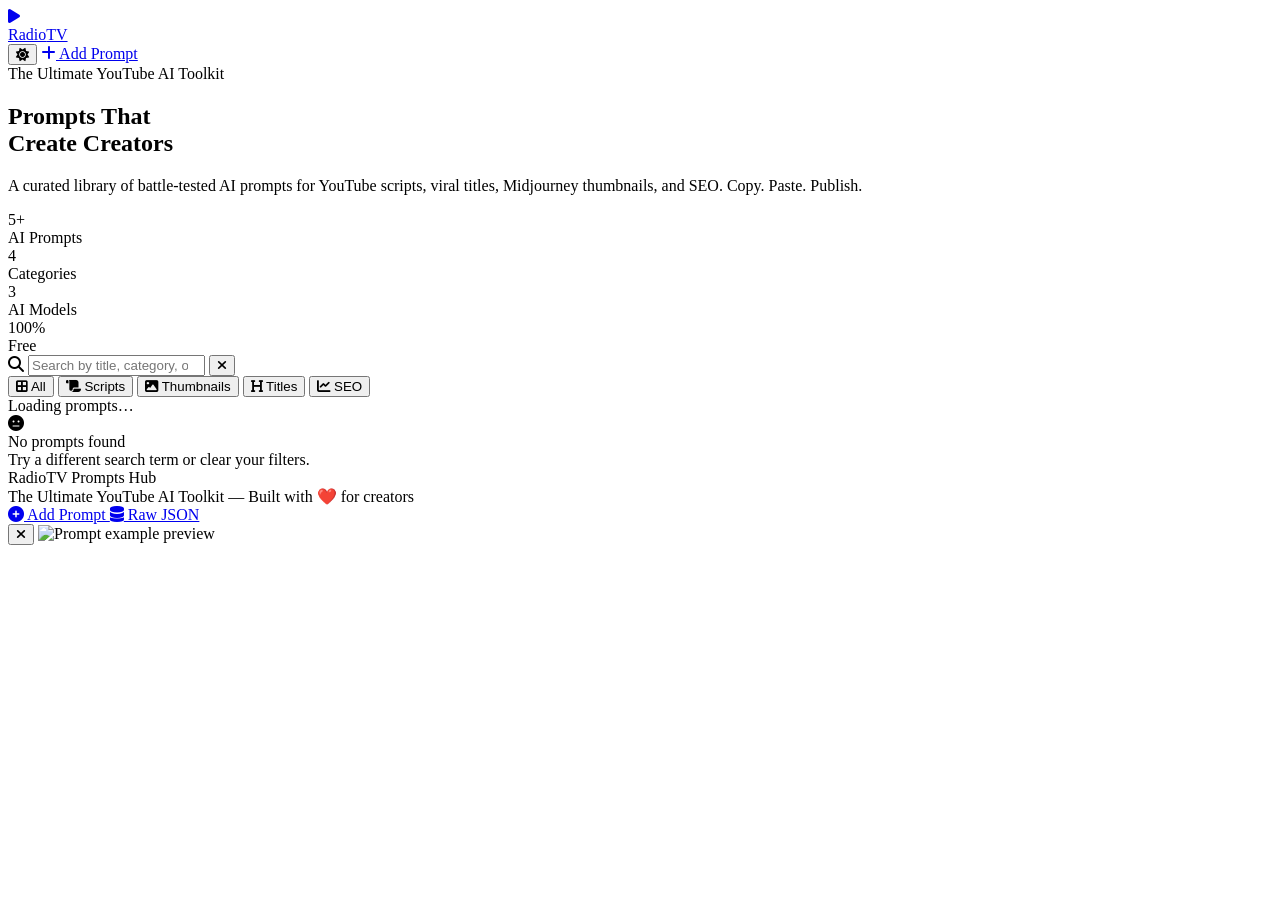
==== index.html @ 455ee212 "Create index.html" ====
<!DOCTYPE html>
<html lang="en" data-theme="dark">
<head>
  <!-- ════════════════════════════════════════════════════════
       RADIOTV PROMPTS HUB — index.html
       The Ultimate YouTube AI Toolkit
  ════════════════════════════════════════════════════════ -->

  <meta charset="UTF-8" />
  <meta name="viewport" content="width=device-width, initial-scale=1.0" />

  <!-- Primary SEO -->
  <title>RadioTV Prompts Hub — The Ultimate YouTube AI Toolkit</title>
  <meta name="description" content="A curated library of premium AI prompts for YouTube creators. Generate viral titles, full video scripts, Midjourney thumbnails, SEO descriptions, and more." />
  <meta name="keywords" content="YouTube AI prompts, ChatGPT prompts for YouTube, Midjourney thumbnail prompts, YouTube SEO, video script AI, YouTube creator tools" />
  <meta name="author" content="RadioTV" />
  <meta name="robots" content="index, follow" />
  <link rel="canonical" href="https://radiotv-prompts-hub.vercel.app/" />

  <!-- Open Graph (Social Preview) -->
  <meta property="og:type" content="website" />
  <meta property="og:url" content="https://radiotv-prompts-hub.vercel.app/" />
  <meta property="og:title" content="RadioTV Prompts Hub — YouTube AI Toolkit" />
  <meta property="og:description" content="Premium AI prompts for YouTube scripts, thumbnails, titles, SEO and community posts." />
  <meta property="og:image" content="https://images.unsplash.com/photo-1611162617213-7d7a39e9b1d7?w=1200&q=80" />

  <!-- Twitter Card -->
  <meta name="twitter:card" content="summary_large_image" />
  <meta name="twitter:title" content="RadioTV Prompts Hub" />
  <meta name="twitter:description" content="The ultimate AI prompt library for YouTube creators." />
  <meta name="twitter:image" content="https://images.unsplash.com/photo-1611162617213-7d7a39e9b1d7?w=1200&q=80" />

  <!-- Theme color for mobile browsers -->
  <meta name="theme-color" content="#0B0D17" />

  <!-- Favicon (inline SVG) -->
  <link rel="icon" href="data:image/svg+xml,<svg xmlns='http://www.w3.org/2000/svg' viewBox='0 0 100 100'><rect width='100' height='100' rx='20' fill='%23FF0000'/><text y='.9em' font-size='75' x='12'>▶</text></svg>" />

  <!-- Stylesheet -->
  <link rel="stylesheet" href="style.css" />

  <!-- FontAwesome 6 (Free CDN) -->
  <link rel="stylesheet" href="https://cdnjs.cloudflare.com/ajax/libs/font-awesome/6.5.1/css/all.min.css"
        integrity="sha512-DTOQO9RWCH3ppGqcWaEA1BIZOC6xxalwEsw9c2QQeAIftl+Vegovlnee1c9QX4TctnWMn13TZye+giMm8e2LwA=="
        crossorigin="anonymous" referrerpolicy="no-referrer" />

  <!-- Preconnect for Google Fonts -->
  <link rel="preconnect" href="https://fonts.googleapis.com" />
  <link rel="preconnect" href="https://fonts.gstatic.com" crossorigin />

  <!-- Structured Data (JSON-LD) -->
  <script type="application/ld+json">
  {
    "@context": "https://schema.org",
    "@type": "WebSite",
    "name": "RadioTV Prompts Hub",
    "description": "Premium AI prompts for YouTube creators",
    "url": "https://radiotv-prompts-hub.vercel.app/",
    "potentialAction": {
      "@type": "SearchAction",
      "target": "https://radiotv-prompts-hub.vercel.app/?q={search_term_string}",
      "query-input": "required name=search_term_string"
    }
  }
  </script>
</head>
<body>

  <!-- ── Ambient Background Blobs ─────────────────────────── -->
  <div class="ambient-layer" aria-hidden="true">
    <div class="blob blob-1"></div>
    <div class="blob blob-2"></div>
    <div class="blob blob-3"></div>
  </div>

  <!-- ════════════════════════════════════════════════════════
       HEADER / NAV
  ════════════════════════════════════════════════════════ -->
  <header class="site-header" id="siteHeader" role="banner">
    <a href="/" class="header-logo" aria-label="RadioTV Prompts Hub home">
      <div class="logo-icon" aria-hidden="true">
        <i class="fa-solid fa-play"></i>
      </div>
      <span class="logo-text">Radio<span>TV</span></span>
    </a>

    <div class="header-actions">
      <!-- Theme Toggle -->
      <button class="theme-toggle" id="themeToggle" aria-label="Toggle dark/light mode">
        <i class="fa-solid fa-sun"></i>
      </button>

      <!-- Admin Link -->
      <a href="admin.html" class="header-cta" aria-label="Add new prompt">
        <i class="fa-solid fa-plus"></i> Add Prompt
      </a>
    </div>
  </header>

  <!-- ════════════════════════════════════════════════════════
       MAIN CONTENT
  ════════════════════════════════════════════════════════ -->
  <main role="main">

    <!-- ── HERO SECTION ──────────────────────────────────── -->
    <section class="hero" aria-labelledby="heroTitle">
      <div class="wrapper">

        <!-- Eyebrow -->
        <div class="hero-eyebrow" role="status">
          <span class="pulse-dot" aria-hidden="true"></span>
          The Ultimate YouTube AI Toolkit
        </div>

        <!-- Title -->
        <h1 class="hero-title" id="heroTitle">
          Prompts That<br />
          <span class="accent">Create Creators</span>
        </h1>

        <!-- Subtitle -->
        <p class="hero-subtitle">
          A curated library of battle-tested AI prompts for YouTube scripts,
          viral titles, Midjourney thumbnails, and SEO. Copy. Paste. Publish.
        </p>

        <!-- Stats Bar -->
        <div class="hero-stats" role="list" aria-label="Key statistics">
          <div class="stat-item" role="listitem">
            <div class="stat-number">5+</div>
            <div class="stat-label">AI Prompts</div>
          </div>
          <div class="stat-divider" aria-hidden="true"></div>
          <div class="stat-item" role="listitem">
            <div class="stat-number">4</div>
            <div class="stat-label">Categories</div>
          </div>
          <div class="stat-divider" aria-hidden="true"></div>
          <div class="stat-item" role="listitem">
            <div class="stat-number">3</div>
            <div class="stat-label">AI Models</div>
          </div>
          <div class="stat-divider" aria-hidden="true"></div>
          <div class="stat-item" role="listitem">
            <div class="stat-number">100%</div>
            <div class="stat-label">Free</div>
          </div>
        </div>

      </div>
    </section>

    <!-- ── SEARCH & FILTER BAR ───────────────────────────── -->
    <section class="search-section" aria-label="Search and filter prompts">
      <div class="wrapper">

        <!-- Search Bar -->
        <div class="search-bar-wrapper" role="search">
          <label for="searchInput" class="sr-only">Search prompts</label>
          <i class="fa-solid fa-magnifying-glass search-icon" aria-hidden="true"></i>
          <input
            type="search"
            id="searchInput"
            placeholder="Search by title, category, or tag…"
            autocomplete="off"
            spellcheck="false"
            aria-label="Search prompts"
          />
          <button class="search-clear" id="searchClear" aria-label="Clear search" title="Clear">
            <i class="fa-solid fa-xmark" aria-hidden="true"></i>
          </button>
        </div>

        <!-- Category Filter Pills -->
        <nav class="filter-pills" role="navigation" aria-label="Filter by category">
          <button class="pill active" data-filter="All" aria-pressed="true">
            <i class="fa-solid fa-border-all"></i> All
          </button>
          <button class="pill" data-filter="Scripts" aria-pressed="false">
            <i class="fa-solid fa-scroll"></i> Scripts
          </button>
          <button class="pill" data-filter="Thumbnails" aria-pressed="false">
            <i class="fa-solid fa-image"></i> Thumbnails
          </button>
          <button class="pill" data-filter="Titles" aria-pressed="false">
            <i class="fa-solid fa-heading"></i> Titles
          </button>
          <button class="pill" data-filter="SEO" aria-pressed="false">
            <i class="fa-solid fa-chart-line"></i> SEO
          </button>
        </nav>

      </div>
    </section>

    <!-- ── PROMPTS SECTION ───────────────────────────────── -->
    <section class="prompts-section" aria-label="Prompt library">
      <div class="wrapper">

        <!-- Results meta -->
        <div class="results-meta" role="status" aria-live="polite">
          <span class="results-count" id="resultsCount">Loading prompts…</span>
        </div>

        <!-- Prompt Cards Grid -->
        <div id="promptsGrid" role="list" aria-label="AI prompt cards">
          <!-- Cards rendered by script.js -->
        </div>

        <!-- No Results (hidden by default) -->
        <div id="noResults" role="alert" aria-live="assertive">
          <div class="no-results-icon" aria-hidden="true">
            <i class="fa-solid fa-face-meh"></i>
          </div>
          <div class="no-results-title">No prompts found</div>
          <div class="no-results-sub">Try a different search term or clear your filters.</div>
        </div>

      </div>
    </section>

  </main>

  <!-- ════════════════════════════════════════════════════════
       FOOTER
  ════════════════════════════════════════════════════════ -->
  <footer class="site-footer" role="contentinfo">
    <div class="wrapper">
      <div class="footer-logo-text">Radio<span>TV</span> Prompts Hub</div>
      <div class="footer-sub">The Ultimate YouTube AI Toolkit — Built with ❤️ for creators</div>
      <nav class="footer-links" aria-label="Footer navigation">
        <a href="admin.html" class="footer-link">
          <i class="fa-solid fa-plus-circle" aria-hidden="true"></i> Add Prompt
        </a>
        <a href="data/prompts.json" class="footer-link" target="_blank" rel="noopener">
          <i class="fa-solid fa-database" aria-hidden="true"></i> Raw JSON
        </a>
      </nav>
    </div>
  </footer>

  <!-- ════════════════════════════════════════════════════════
       LIGHTBOX MODAL
  ════════════════════════════════════════════════════════ -->
  <div
    id="lightboxModal"
    role="dialog"
    aria-modal="true"
    aria-label="Image preview"
    tabindex="-1"
  >
    <div class="lightbox-content">
      <button class="lightbox-close" id="lightboxClose" aria-label="Close image preview">
        <i class="fa-solid fa-xmark" aria-hidden="true"></i>
      </button>
      <img id="lightboxImg" src="" alt="Prompt example preview" />
    </div>
  </div>

  <!-- ════════════════════════════════════════════════════════
       TOAST NOTIFICATIONS CONTAINER
  ════════════════════════════════════════════════════════ -->
  <div id="toastContainer" role="alert" aria-live="polite" aria-atomic="false"></div>

  <!-- Main JS -->
  <script src="script.js"></script>

</body>
</html>
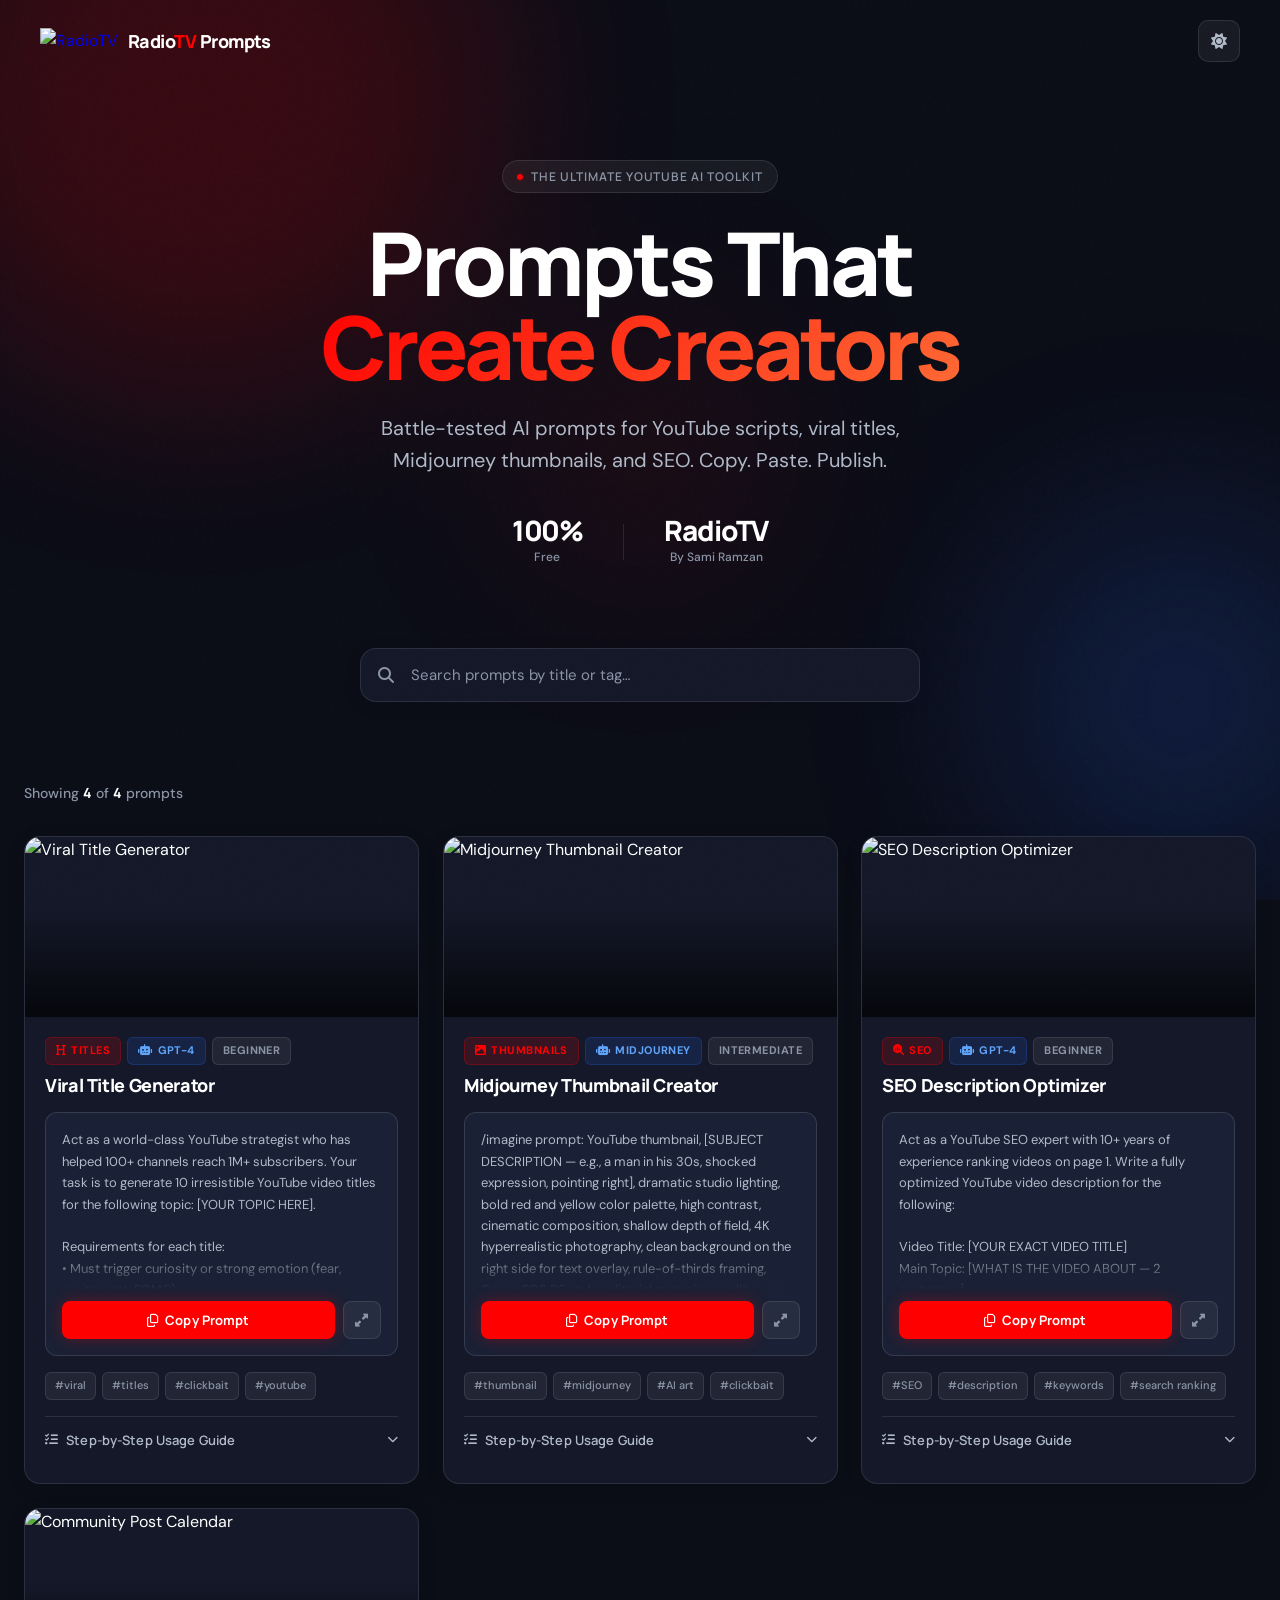
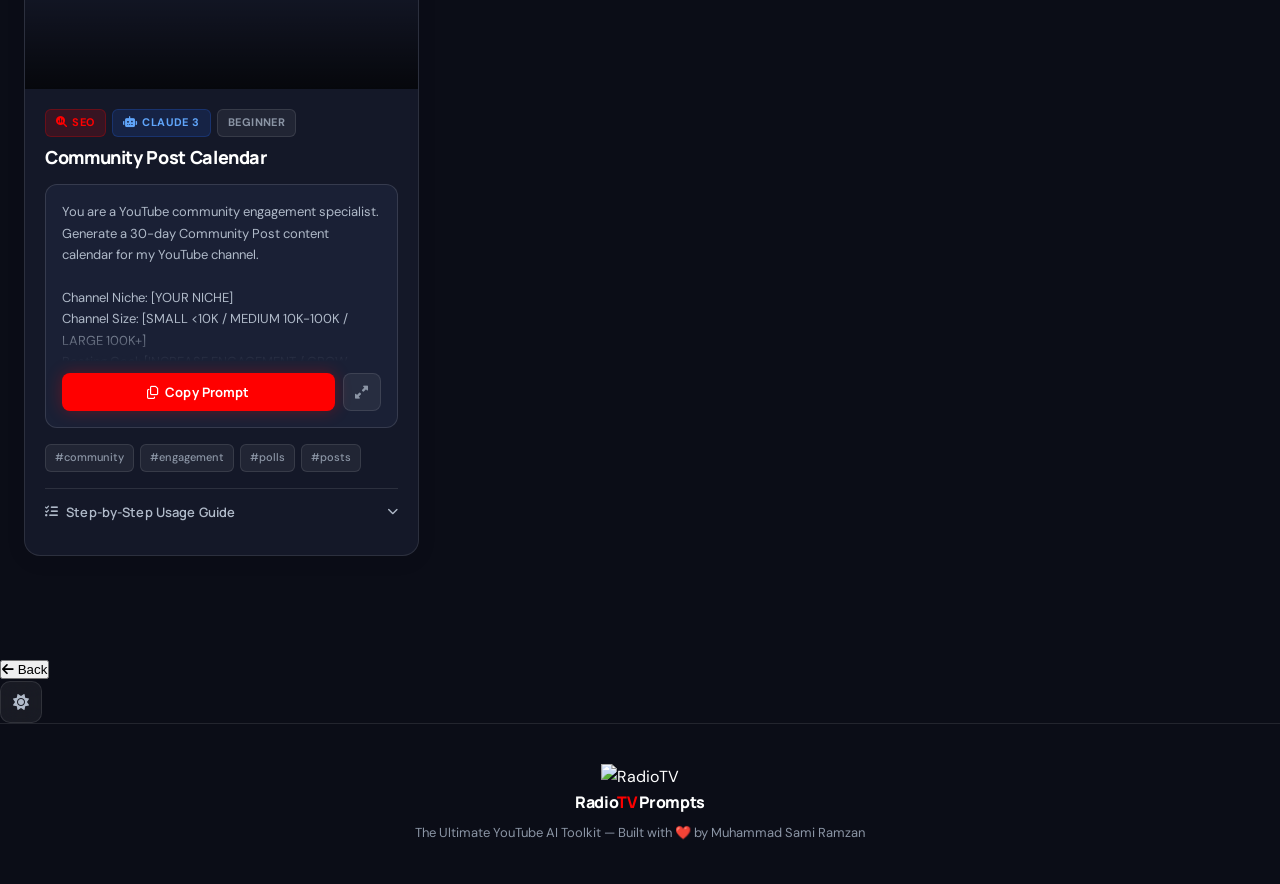
==== commit 20238c21: "Update index.html" ====
--- a/index.html
+++ b/index.html
@@ -1,269 +1,130 @@
 <!DOCTYPE html>
 <html lang="en" data-theme="dark">
 <head>
-  <!-- ════════════════════════════════════════════════════════
-       RADIOTV PROMPTS HUB — index.html
-       The Ultimate YouTube AI Toolkit
-  ════════════════════════════════════════════════════════ -->
-
   <meta charset="UTF-8" />
   <meta name="viewport" content="width=device-width, initial-scale=1.0" />
-
-  <!-- Primary SEO -->
-  <title>RadioTV Prompts Hub — The Ultimate YouTube AI Toolkit</title>
-  <meta name="description" content="A curated library of premium AI prompts for YouTube creators. Generate viral titles, full video scripts, Midjourney thumbnails, SEO descriptions, and more." />
-  <meta name="keywords" content="YouTube AI prompts, ChatGPT prompts for YouTube, Midjourney thumbnail prompts, YouTube SEO, video script AI, YouTube creator tools" />
-  <meta name="author" content="RadioTV" />
-  <meta name="robots" content="index, follow" />
-  <link rel="canonical" href="https://radiotv-prompts-hub.vercel.app/" />
-
-  <!-- Open Graph (Social Preview) -->
-  <meta property="og:type" content="website" />
-  <meta property="og:url" content="https://radiotv-prompts-hub.vercel.app/" />
-  <meta property="og:title" content="RadioTV Prompts Hub — YouTube AI Toolkit" />
-  <meta property="og:description" content="Premium AI prompts for YouTube scripts, thumbnails, titles, SEO and community posts." />
-  <meta property="og:image" content="https://images.unsplash.com/photo-1611162617213-7d7a39e9b1d7?w=1200&q=80" />
-
-  <!-- Twitter Card -->
-  <meta name="twitter:card" content="summary_large_image" />
-  <meta name="twitter:title" content="RadioTV Prompts Hub" />
-  <meta name="twitter:description" content="The ultimate AI prompt library for YouTube creators." />
-  <meta name="twitter:image" content="https://images.unsplash.com/photo-1611162617213-7d7a39e9b1d7?w=1200&q=80" />
-
-  <!-- Theme color for mobile browsers -->
+  <title>RadioTV Prompts — The Ultimate YouTube AI Toolkit</title>
+  <meta name="description" content="Premium AI prompts library for YouTube creators by Muhammad Sami Ramzan — RadioTV." />
+  <meta name="author" content="Muhammad Sami Ramzan" />
   <meta name="theme-color" content="#0B0D17" />
-
-  <!-- Favicon (inline SVG) -->
   <link rel="icon" href="data:image/svg+xml,<svg xmlns='http://www.w3.org/2000/svg' viewBox='0 0 100 100'><rect width='100' height='100' rx='20' fill='%23FF0000'/><text y='.9em' font-size='75' x='12'>▶</text></svg>" />
-
-  <!-- Stylesheet -->
   <link rel="stylesheet" href="style.css" />
-
-  <!-- FontAwesome 6 (Free CDN) -->
-  <link rel="stylesheet" href="https://cdnjs.cloudflare.com/ajax/libs/font-awesome/6.5.1/css/all.min.css"
-        integrity="sha512-DTOQO9RWCH3ppGqcWaEA1BIZOC6xxalwEsw9c2QQeAIftl+Vegovlnee1c9QX4TctnWMn13TZye+giMm8e2LwA=="
-        crossorigin="anonymous" referrerpolicy="no-referrer" />
-
-  <!-- Preconnect for Google Fonts -->
+  <link rel="stylesheet" href="https://cdnjs.cloudflare.com/ajax/libs/font-awesome/6.5.1/css/all.min.css" crossorigin="anonymous" referrerpolicy="no-referrer" />
   <link rel="preconnect" href="https://fonts.googleapis.com" />
   <link rel="preconnect" href="https://fonts.gstatic.com" crossorigin />
-
-  <!-- Structured Data (JSON-LD) -->
-  <script type="application/ld+json">
-  {
-    "@context": "https://schema.org",
-    "@type": "WebSite",
-    "name": "RadioTV Prompts Hub",
-    "description": "Premium AI prompts for YouTube creators",
-    "url": "https://radiotv-prompts-hub.vercel.app/",
-    "potentialAction": {
-      "@type": "SearchAction",
-      "target": "https://radiotv-prompts-hub.vercel.app/?q={search_term_string}",
-      "query-input": "required name=search_term_string"
-    }
-  }
-  </script>
+  <link href="https://fonts.googleapis.com/css2?family=Manrope:wght@300;400;500;600;700;800;900&family=DM+Sans:ital,opsz,wght@0,9..40,300;0,9..40,400;0,9..40,500;0,9..40,600;0,9..40,700;1,9..40,400&display=swap" rel="stylesheet" />
 </head>
 <body>
 
-  <!-- ── Ambient Background Blobs ─────────────────────────── -->
   <div class="ambient-layer" aria-hidden="true">
     <div class="blob blob-1"></div>
     <div class="blob blob-2"></div>
     <div class="blob blob-3"></div>
   </div>
 
-  <!-- ════════════════════════════════════════════════════════
-       HEADER / NAV
-  ════════════════════════════════════════════════════════ -->
+  <!-- HEADER -->
   <header class="site-header" id="siteHeader" role="banner">
-    <a href="/" class="header-logo" aria-label="RadioTV Prompts Hub home">
-      <div class="logo-icon" aria-hidden="true">
-        <i class="fa-solid fa-play"></i>
-      </div>
-      <span class="logo-text">Radio<span>TV</span></span>
+    <a href="#" class="header-logo" aria-label="RadioTV Prompts home">
+      <img src="logo.jpg" alt="RadioTV" class="logo-img" />
+      <span class="logo-text">Radio<span>TV</span> Prompts</span>
     </a>
-
     <div class="header-actions">
-      <!-- Theme Toggle -->
       <button class="theme-toggle" id="themeToggle" aria-label="Toggle dark/light mode">
         <i class="fa-solid fa-sun"></i>
       </button>
-
-      <!-- Admin Link -->
-      <a href="admin.html" class="header-cta" aria-label="Add new prompt">
-        <i class="fa-solid fa-plus"></i> Add Prompt
-      </a>
     </div>
   </header>
 
-  <!-- ════════════════════════════════════════════════════════
-       MAIN CONTENT
-  ════════════════════════════════════════════════════════ -->
-  <main role="main">
+  <!-- MAIN LIST PAGE -->
+  <main role="main" id="mainPage">
 
-    <!-- ── HERO SECTION ──────────────────────────────────── -->
+    <!-- HERO -->
     <section class="hero" aria-labelledby="heroTitle">
       <div class="wrapper">
-
-        <!-- Eyebrow -->
         <div class="hero-eyebrow" role="status">
           <span class="pulse-dot" aria-hidden="true"></span>
           The Ultimate YouTube AI Toolkit
         </div>
-
-        <!-- Title -->
         <h1 class="hero-title" id="heroTitle">
           Prompts That<br />
           <span class="accent">Create Creators</span>
         </h1>
-
-        <!-- Subtitle -->
         <p class="hero-subtitle">
-          A curated library of battle-tested AI prompts for YouTube scripts,
-          viral titles, Midjourney thumbnails, and SEO. Copy. Paste. Publish.
+          Battle-tested AI prompts for YouTube scripts, viral titles,
+          Midjourney thumbnails, and SEO. Copy. Paste. Publish.
         </p>
-
-        <!-- Stats Bar -->
-        <div class="hero-stats" role="list" aria-label="Key statistics">
-          <div class="stat-item" role="listitem">
-            <div class="stat-number">5+</div>
-            <div class="stat-label">AI Prompts</div>
-          </div>
-          <div class="stat-divider" aria-hidden="true"></div>
-          <div class="stat-item" role="listitem">
-            <div class="stat-number">4</div>
-            <div class="stat-label">Categories</div>
-          </div>
-          <div class="stat-divider" aria-hidden="true"></div>
-          <div class="stat-item" role="listitem">
-            <div class="stat-number">3</div>
-            <div class="stat-label">AI Models</div>
-          </div>
-          <div class="stat-divider" aria-hidden="true"></div>
+        <div class="hero-stats" role="list">
           <div class="stat-item" role="listitem">
             <div class="stat-number">100%</div>
             <div class="stat-label">Free</div>
           </div>
+          <div class="stat-divider" aria-hidden="true"></div>
+          <div class="stat-item" role="listitem">
+            <div class="stat-number">RadioTV</div>
+            <div class="stat-label">By Sami Ramzan</div>
+          </div>
         </div>
-
       </div>
     </section>
 
-    <!-- ── SEARCH & FILTER BAR ───────────────────────────── -->
-    <section class="search-section" aria-label="Search and filter prompts">
+    <!-- SEARCH -->
+    <section class="search-section" aria-label="Search prompts">
       <div class="wrapper">
-
-        <!-- Search Bar -->
         <div class="search-bar-wrapper" role="search">
           <label for="searchInput" class="sr-only">Search prompts</label>
           <i class="fa-solid fa-magnifying-glass search-icon" aria-hidden="true"></i>
-          <input
-            type="search"
-            id="searchInput"
-            placeholder="Search by title, category, or tag…"
-            autocomplete="off"
-            spellcheck="false"
-            aria-label="Search prompts"
-          />
-          <button class="search-clear" id="searchClear" aria-label="Clear search" title="Clear">
-            <i class="fa-solid fa-xmark" aria-hidden="true"></i>
+          <input type="search" id="searchInput" placeholder="Search prompts by title or tag…" autocomplete="off" spellcheck="false" />
+          <button class="search-clear" id="searchClear" aria-label="Clear" title="Clear">
+            <i class="fa-solid fa-xmark"></i>
           </button>
         </div>
-
-        <!-- Category Filter Pills -->
-        <nav class="filter-pills" role="navigation" aria-label="Filter by category">
-          <button class="pill active" data-filter="All" aria-pressed="true">
-            <i class="fa-solid fa-border-all"></i> All
-          </button>
-          <button class="pill" data-filter="Scripts" aria-pressed="false">
-            <i class="fa-solid fa-scroll"></i> Scripts
-          </button>
-          <button class="pill" data-filter="Thumbnails" aria-pressed="false">
-            <i class="fa-solid fa-image"></i> Thumbnails
-          </button>
-          <button class="pill" data-filter="Titles" aria-pressed="false">
-            <i class="fa-solid fa-heading"></i> Titles
-          </button>
-          <button class="pill" data-filter="SEO" aria-pressed="false">
-            <i class="fa-solid fa-chart-line"></i> SEO
-          </button>
-        </nav>
-
       </div>
     </section>
 
-    <!-- ── PROMPTS SECTION ───────────────────────────────── -->
+    <!-- PROMPTS GRID -->
     <section class="prompts-section" aria-label="Prompt library">
       <div class="wrapper">
-
-        <!-- Results meta -->
         <div class="results-meta" role="status" aria-live="polite">
           <span class="results-count" id="resultsCount">Loading prompts…</span>
         </div>
-
-        <!-- Prompt Cards Grid -->
-        <div id="promptsGrid" role="list" aria-label="AI prompt cards">
-          <!-- Cards rendered by script.js -->
+        <div id="promptsGrid" role="list"></div>
+        <div id="noResults" role="alert" aria-live="assertive">
+          <div class="no-results-icon"><i class="fa-solid fa-face-meh"></i></div>
+          <div class="no-results-title">No prompts found</div>
+          <div class="no-results-sub">Try a different search term.</div>
         </div>
-
-        <!-- No Results (hidden by default) -->
-        <div id="noResults" role="alert" aria-live="assertive">
-          <div class="no-results-icon" aria-hidden="true">
-            <i class="fa-solid fa-face-meh"></i>
-          </div>
-          <div class="no-results-title">No prompts found</div>
-          <div class="no-results-sub">Try a different search term or clear your filters.</div>
-        </div>
-
       </div>
     </section>
 
   </main>
 
-  <!-- ════════════════════════════════════════════════════════
-       FOOTER
-  ════════════════════════════════════════════════════════ -->
+  <!-- DETAIL PAGE (full-screen overlay) -->
+  <div id="detailPage" aria-hidden="true">
+    <div class="detail-header">
+      <button class="detail-back" id="detailBackBtn">
+        <i class="fa-solid fa-arrow-left"></i> Back
+      </button>
+      <div class="detail-header-title" id="detailHeaderTitle"></div>
+      <button class="theme-toggle" id="themeToggle2" aria-label="Toggle theme">
+        <i class="fa-solid fa-sun"></i>
+      </button>
+    </div>
+    <div class="detail-body" id="detailBody"></div>
+  </div>
+
+  <!-- FOOTER -->
   <footer class="site-footer" role="contentinfo">
     <div class="wrapper">
-      <div class="footer-logo-text">Radio<span>TV</span> Prompts Hub</div>
-      <div class="footer-sub">The Ultimate YouTube AI Toolkit — Built with ❤️ for creators</div>
-      <nav class="footer-links" aria-label="Footer navigation">
-        <a href="admin.html" class="footer-link">
-          <i class="fa-solid fa-plus-circle" aria-hidden="true"></i> Add Prompt
-        </a>
-        <a href="data/prompts.json" class="footer-link" target="_blank" rel="noopener">
-          <i class="fa-solid fa-database" aria-hidden="true"></i> Raw JSON
-        </a>
-      </nav>
+      <div class="footer-logo-wrap">
+        <img src="logo.jpg" alt="RadioTV" class="footer-logo-img" />
+        <div class="footer-logo-text">Radio<span>TV</span> Prompts</div>
+      </div>
+      <div class="footer-sub">The Ultimate YouTube AI Toolkit — Built with ❤️ by Muhammad Sami Ramzan</div>
     </div>
   </footer>
 
-  <!-- ════════════════════════════════════════════════════════
-       LIGHTBOX MODAL
-  ════════════════════════════════════════════════════════ -->
-  <div
-    id="lightboxModal"
-    role="dialog"
-    aria-modal="true"
-    aria-label="Image preview"
-    tabindex="-1"
-  >
-    <div class="lightbox-content">
-      <button class="lightbox-close" id="lightboxClose" aria-label="Close image preview">
-        <i class="fa-solid fa-xmark" aria-hidden="true"></i>
-      </button>
-      <img id="lightboxImg" src="" alt="Prompt example preview" />
-    </div>
-  </div>
-
-  <!-- ════════════════════════════════════════════════════════
-       TOAST NOTIFICATIONS CONTAINER
-  ════════════════════════════════════════════════════════ -->
   <div id="toastContainer" role="alert" aria-live="polite" aria-atomic="false"></div>
 
-  <!-- Main JS -->
   <script src="script.js"></script>
-
 </body>
 </html>
--- a/style.css
+++ b/style.css
@@ -0,0 +1,1062 @@
+/* ============================================================
+   RADIOTV PROMPTS HUB — style.css
+   Design System: Dark-first, Glassmorphism, Premium SaaS
+   Fonts: Manrope (headings) + DM Sans (body) — from accord codebase
+   ============================================================ */
+
+@import url('https://fonts.googleapis.com/css2?family=Manrope:wght@300;400;500;600;700;800;900&family=DM+Sans:ital,opsz,wght@0,9..40,300;0,9..40,400;0,9..40,500;0,9..40,600;0,9..40,700;1,9..40,400&display=swap');
+
+/* ── CSS Variables ─────────────────────────────────────────── */
+:root {
+  /* Brand */
+  --red:          #FF0000;
+  --red-dim:      rgba(255, 0, 0, 0.15);
+  --red-glow:     rgba(255, 0, 0, 0.30);
+  --blue:         #2563EB;
+  --blue-dim:     rgba(37, 99, 235, 0.15);
+
+  /* Dark Theme (default) */
+  --bg:           #0B0D17;
+  --bg-mid:       #0F1220;
+  --surface:      #141828;
+  --surface-2:    #1a2035;
+  --border:       rgba(255, 255, 255, 0.10);
+  --border-bright:rgba(255, 255, 255, 0.18);
+  --text-primary: #FFFFFF;
+  --text-secondary:#B0BAC9;
+  --text-muted:   #8B95A5;
+  --glass:        rgba(255, 255, 255, 0.06);
+  --glass-hover:  rgba(255, 255, 255, 0.09);
+  --prompt-bg:    #1a2035;
+  --prompt-border:rgba(255, 255, 255, 0.12);
+  --scrollbar-bg: rgba(255,255,255,0.08);
+
+  /* Typography */
+  --font-heading: 'Manrope', sans-serif;
+  --font-body:    'DM Sans', sans-serif;
+
+  /* Spacing */
+  --radius-sm:    8px;
+  --radius-md:    12px;
+  --radius-lg:    16px;
+  --radius-xl:    24px;
+
+  /* Transitions */
+  --ease:         cubic-bezier(0.25, 0.46, 0.45, 0.94);
+  --t-fast:       0.15s var(--ease);
+  --t-base:       0.3s var(--ease);
+  --t-slow:       0.5s var(--ease);
+}
+
+/* ── Light Theme Override ──────────────────────────────────── */
+[data-theme="light"] {
+  --bg:           #FBFBFB;
+  --bg-mid:       #F3F4F8;
+  --surface:      #FFFFFF;
+  --surface-2:    #F8F9FC;
+  --border:       rgba(0, 0, 0, 0.08);
+  --border-bright:rgba(0, 0, 0, 0.14);
+  --text-primary: #0B0D17;
+  --text-secondary:#374151;
+  --text-muted:   #6B7280;
+  --glass:        rgba(0, 0, 0, 0.03);
+  --glass-hover:  rgba(0, 0, 0, 0.05);
+  --prompt-bg:    #FFFFFF;
+  --prompt-border:#E5E7EB;
+  --scrollbar-bg: rgba(0,0,0,0.10);
+}
+
+/* ── Reset & Base ──────────────────────────────────────────── */
+*, *::before, *::after { box-sizing: border-box; margin: 0; padding: 0; }
+
+html { scroll-behavior: smooth; font-size: 16px; }
+
+body {
+  background-color: var(--bg);
+  color: var(--text-primary);
+  font-family: var(--font-body);
+  line-height: 1.6;
+  overflow-x: hidden;
+  -webkit-font-smoothing: antialiased;
+  -moz-osx-font-smoothing: grayscale;
+  transition: background-color var(--t-base), color var(--t-base);
+}
+
+/* Noise overlay (from accord.zip) */
+body::before {
+  content: '';
+  position: fixed;
+  inset: 0;
+  background-image: url("data:image/svg+xml,%3Csvg viewBox='0 0 256 256' xmlns='http://www.w3.org/2000/svg'%3E%3Cfilter id='noise'%3E%3CfeTurbulence type='fractalNoise' baseFrequency='0.9' numOctaves='4' stitchTiles='stitch'/%3E%3C/filter%3E%3Crect width='100%25' height='100%25' filter='url(%23noise)' opacity='0.04'/%3E%3C/svg%3E");
+  pointer-events: none;
+  z-index: 9999;
+  opacity: 0.35;
+}
+
+[data-theme="light"] body::before { opacity: 0.12; }
+
+/* Custom scrollbar */
+::-webkit-scrollbar { width: 4px; }
+::-webkit-scrollbar-track { background: var(--bg); }
+::-webkit-scrollbar-thumb { background: var(--scrollbar-bg); border-radius: 2px; }
+
+/* ── Ambient Blobs ─────────────────────────────────────────── */
+.ambient-layer {
+  position: fixed;
+  inset: 0;
+  pointer-events: none;
+  z-index: 0;
+  overflow: hidden;
+}
+.blob {
+  position: absolute;
+  border-radius: 50%;
+  filter: blur(100px);
+  opacity: 0.18;
+  animation: blobFloat 12s ease-in-out infinite alternate;
+}
+.blob-1 { width: 600px; height: 600px; background: var(--red); top: -200px; left: -100px; animation-delay: 0s; }
+.blob-2 { width: 400px; height: 400px; background: var(--blue); bottom: 0; right: -100px; animation-delay: -4s; }
+.blob-3 { width: 300px; height: 300px; background: var(--red); top: 50%; left: 50%; transform: translate(-50%,-50%); animation-delay: -8s; opacity: 0.08; }
+
+[data-theme="light"] .blob { opacity: 0.08; }
+
+@keyframes blobFloat {
+  0%   { transform: translate(0, 0) scale(1); }
+  100% { transform: translate(30px, -40px) scale(1.05); }
+}
+
+/* ── Typography ────────────────────────────────────────────── */
+h1, h2, h3, h4, h5 {
+  font-family: var(--font-heading);
+  font-weight: 800;
+  line-height: 1.1;
+  letter-spacing: -0.03em;
+  color: var(--text-primary);
+}
+
+/* ── Layout Wrapper ────────────────────────────────────────── */
+.wrapper {
+  max-width: 1280px;
+  margin: 0 auto;
+  padding: 0 24px;
+}
+
+@media (max-width: 640px) { .wrapper { padding: 0 16px; } }
+
+/* ── HEADER / NAV ──────────────────────────────────────────── */
+.site-header {
+  position: fixed;
+  top: 0; left: 0; right: 0;
+  z-index: 100;
+  padding: 20px 40px;
+  display: flex;
+  align-items: center;
+  justify-content: space-between;
+  transition: all var(--t-slow);
+}
+
+.site-header.scrolled {
+  background: rgba(11, 13, 23, 0.88);
+  backdrop-filter: blur(24px);
+  -webkit-backdrop-filter: blur(24px);
+  border-bottom: 1px solid var(--border);
+  padding: 14px 40px;
+}
+
+[data-theme="light"] .site-header.scrolled {
+  background: rgba(251, 251, 251, 0.88);
+}
+
+.header-logo {
+  display: flex;
+  align-items: center;
+  gap: 10px;
+  text-decoration: none;
+}
+
+.logo-icon {
+  width: 36px; height: 36px;
+  background: var(--red);
+  border-radius: 9px;
+  display: flex; align-items: center; justify-content: center;
+  box-shadow: 0 0 20px var(--red-glow);
+  flex-shrink: 0;
+}
+
+.logo-icon i { color: #fff; font-size: 16px; }
+
+.logo-text {
+  font-family: var(--font-heading);
+  font-weight: 800;
+  font-size: 18px;
+  letter-spacing: -0.03em;
+  color: var(--text-primary);
+  line-height: 1;
+}
+
+.logo-text span { color: var(--red); }
+
+.header-actions {
+  display: flex;
+  align-items: center;
+  gap: 12px;
+}
+
+/* Theme Toggle */
+.theme-toggle {
+  width: 42px; height: 42px;
+  border-radius: 10px;
+  border: 1px solid var(--border);
+  background: var(--glass);
+  color: var(--text-secondary);
+  cursor: pointer;
+  display: flex; align-items: center; justify-content: center;
+  font-size: 16px;
+  transition: all var(--t-base);
+  backdrop-filter: blur(10px);
+}
+
+.theme-toggle:hover {
+  border-color: var(--border-bright);
+  color: var(--text-primary);
+  background: var(--glass-hover);
+}
+
+.header-cta {
+  padding: 10px 20px;
+  border-radius: 10px;
+  background: var(--red);
+  color: #fff;
+  font-family: var(--font-heading);
+  font-weight: 700;
+  font-size: 13px;
+  text-decoration: none;
+  transition: all var(--t-base);
+  box-shadow: 0 0 20px var(--red-glow);
+  letter-spacing: 0.01em;
+}
+
+.header-cta:hover {
+  transform: translateY(-1px);
+  box-shadow: 0 0 32px var(--red-glow), 0 8px 24px rgba(0,0,0,0.4);
+}
+
+@media (max-width: 640px) {
+  .site-header { padding: 16px 20px; }
+  .site-header.scrolled { padding: 12px 20px; }
+  .header-cta { display: none; }
+}
+
+/* ── HERO SECTION ──────────────────────────────────────────── */
+.hero {
+  position: relative;
+  z-index: 1;
+  padding: 160px 0 80px;
+  text-align: center;
+  overflow: hidden;
+}
+
+.hero-eyebrow {
+  display: inline-flex;
+  align-items: center;
+  gap: 8px;
+  padding: 6px 14px;
+  border-radius: 100px;
+  border: 1px solid var(--border);
+  background: var(--glass);
+  backdrop-filter: blur(10px);
+  font-family: var(--font-heading);
+  font-size: 12px;
+  font-weight: 600;
+  letter-spacing: 0.08em;
+  text-transform: uppercase;
+  color: var(--text-muted);
+  margin-bottom: 28px;
+  animation: fadeSlideUp 0.8s var(--ease) both;
+}
+
+.hero-eyebrow .pulse-dot {
+  width: 6px; height: 6px;
+  border-radius: 50%;
+  background: var(--red);
+  box-shadow: 0 0 8px var(--red-glow);
+  animation: pulseDot 2s ease-in-out infinite;
+}
+
+.hero-title {
+  font-size: clamp(42px, 7vw, 88px);
+  font-weight: 900;
+  letter-spacing: -0.04em;
+  line-height: 0.95;
+  color: var(--text-primary);
+  margin-bottom: 24px;
+  animation: fadeSlideUp 0.8s var(--ease) 0.1s both;
+}
+
+.hero-title .accent {
+  background: linear-gradient(135deg, var(--red) 0%, #ff6b35 100%);
+  -webkit-background-clip: text;
+  -webkit-text-fill-color: transparent;
+  background-clip: text;
+}
+
+.hero-subtitle {
+  font-size: clamp(16px, 2vw, 20px);
+  color: var(--text-secondary);
+  max-width: 600px;
+  margin: 0 auto 40px;
+  font-weight: 400;
+  line-height: 1.6;
+  animation: fadeSlideUp 0.8s var(--ease) 0.2s both;
+}
+
+.hero-stats {
+  display: flex;
+  align-items: center;
+  justify-content: center;
+  gap: 40px;
+  animation: fadeSlideUp 0.8s var(--ease) 0.3s both;
+}
+
+.stat-item {
+  text-align: center;
+}
+
+.stat-number {
+  font-family: var(--font-heading);
+  font-size: 28px;
+  font-weight: 800;
+  color: var(--text-primary);
+  letter-spacing: -0.04em;
+  line-height: 1;
+}
+
+.stat-label {
+  font-size: 12px;
+  color: var(--text-muted);
+  font-weight: 500;
+  margin-top: 4px;
+}
+
+.stat-divider {
+  width: 1px;
+  height: 36px;
+  background: var(--border);
+}
+
+@media (max-width: 640px) {
+  .hero { padding: 120px 0 60px; }
+  .hero-stats { gap: 20px; }
+  .stat-number { font-size: 22px; }
+}
+
+/* ── SEARCH & FILTER BAR ───────────────────────────────────── */
+.search-section {
+  position: relative;
+  z-index: 1;
+  padding: 0 0 48px;
+}
+
+.search-bar-wrapper {
+  position: relative;
+  max-width: 560px;
+  margin: 0 auto 32px;
+}
+
+.search-icon {
+  position: absolute;
+  left: 18px;
+  top: 50%;
+  transform: translateY(-50%);
+  color: var(--text-muted);
+  font-size: 16px;
+  pointer-events: none;
+}
+
+#searchInput {
+  width: 100%;
+  padding: 16px 18px 16px 50px;
+  border-radius: var(--radius-lg);
+  border: 1px solid var(--border);
+  background: var(--surface);
+  color: var(--text-primary);
+  font-family: var(--font-body);
+  font-size: 15px;
+  outline: none;
+  transition: all var(--t-base);
+  box-shadow: 0 4px 20px rgba(0,0,0,0.05);
+}
+
+#searchInput::placeholder { color: var(--text-muted); }
+
+#searchInput:focus {
+  border-color: var(--red);
+  box-shadow: 0 0 0 3px var(--red-dim), 0 4px 20px rgba(0,0,0,0.1);
+}
+
+.search-clear {
+  position: absolute;
+  right: 14px;
+  top: 50%;
+  transform: translateY(-50%);
+  width: 28px; height: 28px;
+  border-radius: 6px;
+  border: none;
+  background: var(--glass);
+  color: var(--text-muted);
+  cursor: pointer;
+  display: none;
+  align-items: center;
+  justify-content: center;
+  font-size: 12px;
+  transition: all var(--t-fast);
+}
+
+.search-clear.visible { display: flex; }
+.search-clear:hover { background: var(--glass-hover); color: var(--text-primary); }
+
+/* Filter Pills */
+.filter-pills {
+  display: flex;
+  align-items: center;
+  justify-content: center;
+  gap: 8px;
+  flex-wrap: wrap;
+}
+
+.pill {
+  padding: 8px 18px;
+  border-radius: 100px;
+  border: 1px solid var(--border);
+  background: var(--glass);
+  color: var(--text-secondary);
+  font-family: var(--font-heading);
+  font-size: 13px;
+  font-weight: 600;
+  cursor: pointer;
+  transition: all var(--t-base);
+  white-space: nowrap;
+  letter-spacing: 0.01em;
+}
+
+.pill:hover {
+  border-color: var(--border-bright);
+  color: var(--text-primary);
+  background: var(--glass-hover);
+}
+
+.pill.active {
+  background: var(--red);
+  border-color: var(--red);
+  color: #fff;
+  box-shadow: 0 0 16px var(--red-glow);
+}
+
+/* ── RESULTS META BAR ──────────────────────────────────────── */
+.results-meta {
+  position: relative;
+  z-index: 1;
+  display: flex;
+  align-items: center;
+  justify-content: space-between;
+  margin-bottom: 32px;
+}
+
+.results-count {
+  font-size: 14px;
+  color: var(--text-muted);
+  font-weight: 500;
+}
+
+.results-count strong {
+  color: var(--text-primary);
+  font-family: var(--font-heading);
+}
+
+/* ── PROMPTS GRID ──────────────────────────────────────────── */
+.prompts-section {
+  position: relative;
+  z-index: 1;
+  padding-bottom: 100px;
+}
+
+#promptsGrid {
+  display: grid;
+  grid-template-columns: 1fr;
+  gap: 24px;
+}
+
+@media (min-width: 768px) {
+  #promptsGrid { grid-template-columns: repeat(2, 1fr); }
+}
+
+@media (min-width: 1100px) {
+  #promptsGrid { grid-template-columns: repeat(3, 1fr); }
+}
+
+/* ── PROMPT CARD ───────────────────────────────────────────── */
+.prompt-card {
+  background: var(--surface);
+  border: 1px solid var(--border);
+  border-radius: var(--radius-lg);
+  overflow: hidden;
+  display: flex;
+  flex-direction: column;
+  transition: all var(--t-base);
+  box-shadow: 0 4px 20px rgba(0, 0, 0, 0.08);
+  animation: cardReveal 0.5s var(--ease) both;
+}
+
+.prompt-card:hover {
+  border-color: var(--border-bright);
+  transform: translateY(-4px);
+  box-shadow: 0 16px 48px rgba(0, 0, 0, 0.18), 0 0 0 1px var(--border-bright);
+}
+
+/* Card Image */
+.card-image-wrapper {
+  position: relative;
+  height: 180px;
+  overflow: hidden;
+  cursor: pointer;
+  flex-shrink: 0;
+}
+
+.card-image-wrapper img {
+  width: 100%;
+  height: 100%;
+  object-fit: cover;
+  transition: transform 0.6s var(--ease);
+}
+
+.prompt-card:hover .card-image-wrapper img {
+  transform: scale(1.05);
+}
+
+.card-image-overlay {
+  position: absolute;
+  inset: 0;
+  background: linear-gradient(to bottom, rgba(0,0,0,0) 40%, rgba(0,0,0,0.7) 100%);
+}
+
+.image-expand-hint {
+  position: absolute;
+  top: 10px; right: 10px;
+  width: 32px; height: 32px;
+  border-radius: 8px;
+  background: rgba(0,0,0,0.5);
+  backdrop-filter: blur(8px);
+  border: 1px solid rgba(255,255,255,0.2);
+  display: flex; align-items: center; justify-content: center;
+  color: #fff;
+  font-size: 11px;
+  opacity: 0;
+  transition: opacity var(--t-base);
+}
+
+.card-image-wrapper:hover .image-expand-hint { opacity: 1; }
+
+/* Card Body */
+.card-body {
+  padding: 20px;
+  display: flex;
+  flex-direction: column;
+  gap: 16px;
+  flex: 1;
+}
+
+/* Card Header */
+.card-header {
+  display: flex;
+  flex-direction: column;
+  gap: 10px;
+}
+
+.card-badges {
+  display: flex;
+  align-items: center;
+  gap: 6px;
+  flex-wrap: wrap;
+}
+
+.badge {
+  display: inline-flex;
+  align-items: center;
+  gap: 5px;
+  padding: 4px 10px;
+  border-radius: 6px;
+  font-size: 11px;
+  font-weight: 700;
+  letter-spacing: 0.04em;
+  text-transform: uppercase;
+  white-space: nowrap;
+}
+
+.badge-category {
+  background: var(--red-dim);
+  border: 1px solid rgba(255, 0, 0, 0.25);
+  color: var(--red);
+}
+
+.badge-model {
+  background: var(--blue-dim);
+  border: 1px solid rgba(37, 99, 235, 0.25);
+  color: #60A5FA;
+}
+
+[data-theme="light"] .badge-model { color: var(--blue); }
+
+.badge-difficulty {
+  background: var(--glass);
+  border: 1px solid var(--border);
+  color: var(--text-muted);
+}
+
+.card-title {
+  font-family: var(--font-heading);
+  font-size: 18px;
+  font-weight: 800;
+  letter-spacing: -0.02em;
+  color: var(--text-primary);
+  line-height: 1.2;
+}
+
+/* Prompt Display Box */
+.prompt-display {
+  background: var(--prompt-bg);
+  border: 1px solid var(--prompt-border);
+  border-radius: var(--radius-md);
+  padding: 16px;
+  display: flex;
+  flex-direction: column;
+  gap: 12px;
+}
+
+.prompt-text {
+  font-family: var(--font-body);
+  font-size: 13px;
+  line-height: 1.65;
+  color: var(--text-secondary);
+  white-space: pre-wrap;
+  word-break: break-word;
+  max-height: 160px;
+  overflow: hidden;
+  position: relative;
+  transition: max-height 0.4s var(--ease);
+}
+
+.prompt-text.expanded {
+  max-height: 1000px;
+}
+
+.prompt-text::after {
+  content: '';
+  position: absolute;
+  bottom: 0; left: 0; right: 0;
+  height: 40px;
+  background: linear-gradient(to bottom, transparent, var(--prompt-bg));
+  pointer-events: none;
+  transition: opacity 0.3s;
+}
+
+.prompt-text.expanded::after { opacity: 0; }
+
+.prompt-actions {
+  display: flex;
+  gap: 8px;
+}
+
+.btn-copy {
+  flex: 1;
+  padding: 10px 16px;
+  border-radius: var(--radius-sm);
+  border: none;
+  background: var(--red);
+  color: #fff;
+  font-family: var(--font-heading);
+  font-size: 13px;
+  font-weight: 700;
+  cursor: pointer;
+  display: flex; align-items: center; justify-content: center;
+  gap: 7px;
+  transition: all var(--t-base);
+  box-shadow: 0 0 16px var(--red-glow);
+  letter-spacing: 0.01em;
+}
+
+.btn-copy:hover {
+  transform: translateY(-1px);
+  box-shadow: 0 0 28px var(--red-glow), 0 6px 16px rgba(0,0,0,0.3);
+}
+
+.btn-copy.copied {
+  background: #16A34A;
+  box-shadow: 0 0 20px rgba(22, 163, 74, 0.4);
+}
+
+.btn-expand {
+  width: 38px; height: 38px;
+  border-radius: var(--radius-sm);
+  border: 1px solid var(--border);
+  background: var(--glass);
+  color: var(--text-muted);
+  cursor: pointer;
+  display: flex; align-items: center; justify-content: center;
+  font-size: 13px;
+  transition: all var(--t-base);
+  flex-shrink: 0;
+}
+
+.btn-expand:hover {
+  border-color: var(--border-bright);
+  color: var(--text-primary);
+  background: var(--glass-hover);
+}
+
+/* Card Tags */
+.card-tags {
+  display: flex;
+  flex-wrap: wrap;
+  gap: 6px;
+}
+
+.tag {
+  padding: 4px 9px;
+  border-radius: 6px;
+  font-size: 11px;
+  font-weight: 500;
+  background: var(--glass);
+  border: 1px solid var(--border);
+  color: var(--text-muted);
+  transition: all var(--t-fast);
+}
+
+.tag:hover {
+  background: var(--glass-hover);
+  color: var(--text-secondary);
+}
+
+/* ── ACCORDION (Usage Steps) ───────────────────────────────── */
+.accordion {
+  border-top: 1px solid var(--border);
+  margin-top: auto;
+}
+
+.accordion-trigger {
+  width: 100%;
+  padding: 14px 0;
+  background: none;
+  border: none;
+  display: flex;
+  align-items: center;
+  justify-content: space-between;
+  cursor: pointer;
+  color: var(--text-secondary);
+  font-family: var(--font-heading);
+  font-size: 13px;
+  font-weight: 600;
+  letter-spacing: 0.01em;
+  transition: color var(--t-fast);
+  gap: 8px;
+}
+
+.accordion-trigger:hover { color: var(--text-primary); }
+
+.accordion-trigger .trigger-left {
+  display: flex;
+  align-items: center;
+  gap: 8px;
+}
+
+.accordion-trigger i.fa-chevron-down {
+  transition: transform var(--t-base);
+  font-size: 11px;
+  flex-shrink: 0;
+}
+
+.accordion-trigger.open i.fa-chevron-down {
+  transform: rotate(180deg);
+}
+
+.accordion-body {
+  max-height: 0;
+  overflow: hidden;
+  transition: max-height 0.45s var(--ease);
+}
+
+.accordion-body.open {
+  max-height: 600px;
+}
+
+.steps-list {
+  list-style: none;
+  display: flex;
+  flex-direction: column;
+  gap: 10px;
+  padding-bottom: 16px;
+}
+
+.step-item {
+  display: flex;
+  gap: 12px;
+  align-items: flex-start;
+}
+
+.step-number {
+  width: 22px; height: 22px;
+  border-radius: 6px;
+  background: var(--red-dim);
+  border: 1px solid rgba(255, 0, 0, 0.2);
+  color: var(--red);
+  font-family: var(--font-heading);
+  font-size: 11px;
+  font-weight: 800;
+  display: flex; align-items: center; justify-content: center;
+  flex-shrink: 0;
+  margin-top: 1px;
+}
+
+.step-text {
+  font-size: 13px;
+  color: var(--text-secondary);
+  line-height: 1.55;
+}
+
+/* ── NO RESULTS STATE ──────────────────────────────────────── */
+#noResults {
+  display: none;
+  text-align: center;
+  padding: 80px 24px;
+  grid-column: 1 / -1;
+}
+
+#noResults.visible { display: block; }
+
+.no-results-icon {
+  width: 64px; height: 64px;
+  border-radius: 16px;
+  background: var(--glass);
+  border: 1px solid var(--border);
+  display: flex; align-items: center; justify-content: center;
+  font-size: 24px;
+  color: var(--text-muted);
+  margin: 0 auto 20px;
+}
+
+.no-results-title {
+  font-family: var(--font-heading);
+  font-size: 20px;
+  font-weight: 800;
+  color: var(--text-primary);
+  margin-bottom: 8px;
+}
+
+.no-results-sub {
+  font-size: 14px;
+  color: var(--text-muted);
+}
+
+/* ── LIGHTBOX MODAL ────────────────────────────────────────── */
+#lightboxModal {
+  position: fixed;
+  inset: 0;
+  z-index: 1000;
+  background: rgba(0, 0, 0, 0.92);
+  backdrop-filter: blur(16px);
+  display: flex;
+  align-items: center;
+  justify-content: center;
+  padding: 24px;
+  opacity: 0;
+  pointer-events: none;
+  transition: opacity var(--t-base);
+}
+
+#lightboxModal.open {
+  opacity: 1;
+  pointer-events: all;
+}
+
+.lightbox-content {
+  position: relative;
+  max-width: 1000px;
+  width: 100%;
+  transform: scale(0.92) translateY(20px);
+  transition: transform 0.35s var(--ease);
+}
+
+#lightboxModal.open .lightbox-content {
+  transform: scale(1) translateY(0);
+}
+
+#lightboxImg {
+  width: 100%;
+  border-radius: var(--radius-lg);
+  box-shadow: 0 40px 120px rgba(0,0,0,0.8);
+}
+
+.lightbox-close {
+  position: absolute;
+  top: -44px; right: 0;
+  width: 36px; height: 36px;
+  border-radius: 8px;
+  border: 1px solid rgba(255,255,255,0.2);
+  background: rgba(255,255,255,0.1);
+  color: #fff;
+  cursor: pointer;
+  display: flex; align-items: center; justify-content: center;
+  font-size: 14px;
+  transition: all var(--t-fast);
+}
+
+.lightbox-close:hover { background: rgba(255,255,255,0.2); }
+
+/* ── TOAST NOTIFICATIONS ───────────────────────────────────── */
+#toastContainer {
+  position: fixed;
+  bottom: 32px;
+  right: 24px;
+  z-index: 2000;
+  display: flex;
+  flex-direction: column;
+  gap: 10px;
+  pointer-events: none;
+}
+
+.toast {
+  display: flex;
+  align-items: center;
+  gap: 10px;
+  padding: 14px 18px;
+  border-radius: var(--radius-md);
+  background: var(--surface-2);
+  border: 1px solid var(--border-bright);
+  box-shadow: 0 8px 32px rgba(0,0,0,0.3);
+  font-family: var(--font-heading);
+  font-size: 14px;
+  font-weight: 600;
+  color: var(--text-primary);
+  backdrop-filter: blur(20px);
+  animation: toastIn 0.35s var(--ease) both;
+  pointer-events: all;
+  min-width: 240px;
+}
+
+.toast.toast-success .toast-icon { color: #16A34A; }
+.toast.toast-error .toast-icon { color: var(--red); }
+.toast.toast-info .toast-icon { color: var(--blue); }
+
+.toast.exiting {
+  animation: toastOut 0.3s var(--ease) both;
+}
+
+/* ── LOADING SKELETON ──────────────────────────────────────── */
+.skeleton-card {
+  background: var(--surface);
+  border: 1px solid var(--border);
+  border-radius: var(--radius-lg);
+  overflow: hidden;
+  height: 420px;
+}
+
+.skeleton-block {
+  background: linear-gradient(90deg,
+    var(--glass) 25%,
+    var(--glass-hover) 50%,
+    var(--glass) 75%
+  );
+  background-size: 200% 100%;
+  animation: shimmer 1.6s ease-in-out infinite;
+  border-radius: 6px;
+}
+
+/* ── FOOTER ────────────────────────────────────────────────── */
+.site-footer {
+  position: relative;
+  z-index: 1;
+  border-top: 1px solid var(--border);
+  padding: 40px 0;
+  text-align: center;
+}
+
+.footer-logo-text {
+  font-family: var(--font-heading);
+  font-size: 16px;
+  font-weight: 800;
+  letter-spacing: -0.02em;
+  color: var(--text-primary);
+  margin-bottom: 8px;
+}
+
+.footer-logo-text span { color: var(--red); }
+
+.footer-sub {
+  font-size: 13px;
+  color: var(--text-muted);
+}
+
+.footer-links {
+  display: flex;
+  justify-content: center;
+  gap: 24px;
+  margin-top: 20px;
+  flex-wrap: wrap;
+}
+
+.footer-link {
+  font-size: 13px;
+  color: var(--text-muted);
+  text-decoration: none;
+  transition: color var(--t-fast);
+}
+
+.footer-link:hover { color: var(--text-secondary); }
+
+/* ── KEYFRAME ANIMATIONS ───────────────────────────────────── */
+@keyframes fadeSlideUp {
+  from { opacity: 0; transform: translateY(24px); }
+  to   { opacity: 1; transform: translateY(0); }
+}
+
+@keyframes cardReveal {
+  from { opacity: 0; transform: translateY(20px) scale(0.98); }
+  to   { opacity: 1; transform: translateY(0) scale(1); }
+}
+
+@keyframes pulseDot {
+  0%, 100% { opacity: 1; box-shadow: 0 0 6px var(--red-glow); }
+  50%       { opacity: 0.5; box-shadow: 0 0 16px var(--red-glow); }
+}
+
+@keyframes shimmer {
+  0%   { background-position: -200% 0; }
+  100% { background-position: 200% 0; }
+}
+
+@keyframes toastIn {
+  from { opacity: 0; transform: translateX(20px); }
+  to   { opacity: 1; transform: translateX(0); }
+}
+
+@keyframes toastOut {
+  from { opacity: 1; transform: translateX(0); }
+  to   { opacity: 0; transform: translateX(20px); }
+}
+
+/* ── UTILITY CLASSES ───────────────────────────────────────── */
+.sr-only {
+  position: absolute; width: 1px; height: 1px;
+  padding: 0; margin: -1px; overflow: hidden;
+  clip: rect(0,0,0,0); white-space: nowrap; border-width: 0;
+}
+
+.hidden { display: none !important; }
+
+/* Stagger animation delays for cards */
+#promptsGrid .prompt-card:nth-child(1) { animation-delay: 0ms; }
+#promptsGrid .prompt-card:nth-child(2) { animation-delay: 60ms; }
+#promptsGrid .prompt-card:nth-child(3) { animation-delay: 120ms; }
+#promptsGrid .prompt-card:nth-child(4) { animation-delay: 180ms; }
+#promptsGrid .prompt-card:nth-child(5) { animation-delay: 240ms; }
+#promptsGrid .prompt-card:nth-child(6) { animation-delay: 300ms; }
